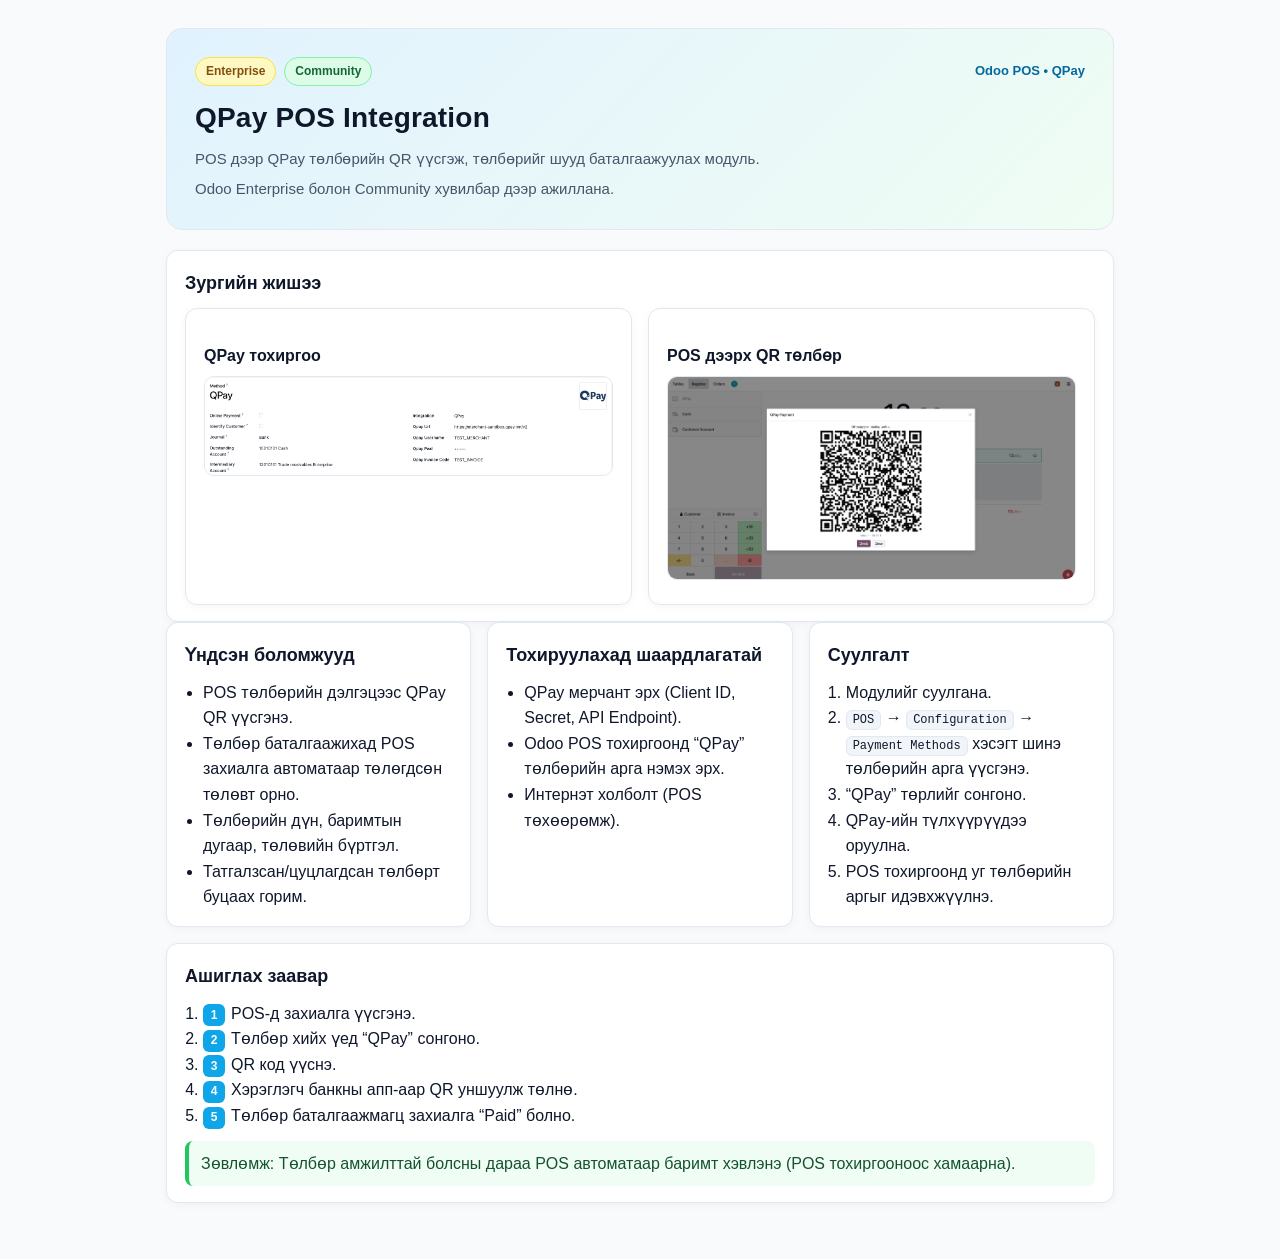
==== sb_qpay_pos/static/description/index.html @ c1580b69 "[ADD] qpay" ====
<!DOCTYPE html>
<html lang="mn">
<head>
  <meta charset="UTF-8">
  <meta name="viewport" content="width=device-width, initial-scale=1.0">
  <title>QPay POS - Танилцуулга, Заавар</title>
  <style>
    :root {
      --ink: #0f172a;
      --muted: #475569;
      --brand: #0ea5e9;
      --accent: #22c55e;
      --bg: #f8fafc;
      --card: #ffffff;
      --border: #e2e8f0;
    }
    * { box-sizing: border-box; }
    body {
      margin: 0;
      font-family: -apple-system, BlinkMacSystemFont, "Segoe UI", Roboto, "Helvetica Neue", Arial, sans-serif;
      color: var(--ink);
      background: var(--bg);
      line-height: 1.6;
    }
    .wrap {
      max-width: 980px;
      margin: 0 auto;
      padding: 28px 16px 56px;
    }
    .hero {
      background: linear-gradient(135deg, #e0f2fe 0%, #f0fdf4 100%);
      border: 1px solid var(--border);
      border-radius: 16px;
      padding: 28px;
      margin-bottom: 20px;
    }
    .topbar {
      display: flex;
      align-items: center;
      justify-content: space-between;
      gap: 12px;
      margin-bottom: 10px;
      flex-wrap: wrap;
    }
    .hero h1 {
      margin: 0 0 6px 0;
      font-size: 28px;
      letter-spacing: 0.2px;
    }
    .hero p {
      margin: 0;
      color: var(--muted);
      font-size: 15px;
    }
    .pill {
      display: inline-block;
      padding: 4px 10px;
      border-radius: 999px;
      background: #e0f2fe;
      color: #0369a1;
      font-size: 12px;
      font-weight: 600;
      margin-bottom: 0;
    }
    .pill-outline {
      background: #ffffff;
      border: 1px solid var(--border);
      color: var(--ink);
    }
    .pill-community {
      background: #dcfce7;
      border: 1px solid #86efac;
      color: #166534;
    }
    .pill-enterprise {
      background: #fef9c3;
      border: 1px solid #fde047;
      color: #854d0e;
    }
    .pill-wrap {
      display: inline-flex;
      gap: 8px;
      flex-wrap: wrap;
    }
    .right-label {
      color: #0369a1;
      font-weight: 700;
      font-size: 13px;
    }
    .grid {
      display: grid;
      grid-template-columns: repeat(auto-fit, minmax(260px, 1fr));
      gap: 16px;
    }
    .card {
      background: var(--card);
      border: 1px solid var(--border);
      border-radius: 12px;
      padding: 18px 18px 16px;
      box-shadow: 0 2px 8px rgba(15, 23, 42, 0.04);
    }
    h2 {
      font-size: 18px;
      margin: 0 0 10px 0;
    }
    h3 {
      font-size: 16px;
      margin: 16px 0 8px 0;
    }
    ul, ol {
      margin: 0 0 0 18px;
      padding: 0;
    }
    .muted { color: var(--muted); }
    .step {
      display: inline-flex;
      align-items: center;
      justify-content: center;
      width: 22px;
      height: 22px;
      border-radius: 6px;
      background: var(--brand);
      color: #fff;
      font-size: 12px;
      font-weight: 700;
      margin-right: 6px;
    }
    .note {
      border-left: 4px solid var(--accent);
      background: #f0fdf4;
      padding: 10px 12px;
      border-radius: 8px;
      color: #14532d;
      margin-top: 12px;
    }
    .footer {
      margin-top: 22px;
      font-size: 13px;
      color: var(--muted);
    }
    .kbd {
      padding: 2px 6px;
      border: 1px solid var(--border);
      border-radius: 6px;
      background: #f1f5f9;
      font-family: ui-monospace, SFMono-Regular, Menlo, Monaco, Consolas, "Liberation Mono", "Courier New", monospace;
      font-size: 12px;
    }
  </style>
</head>
<body>
  <div class="wrap">
    <section class="hero">
      <div class="topbar">
        <div class="pill-wrap">
          <span class="pill pill-enterprise">Enterprise</span>
          <span class="pill pill-community">Community</span>
        </div>
        <div class="right-label">Odoo POS • QPay</div>
      </div>
      <h1>QPay POS Integration</h1>
      <p>POS дээр QPay төлбөрийн QR үүсгэж, төлбөрийг шууд баталгаажуулах модуль.</p>
      <p class="muted" style="margin-top:6px;">Odoo Enterprise болон Community хувилбар дээр ажиллана.</p>
    </section>
    <section class="card" style="margin-top:16px;">
      <h2>Зургийн жишээ</h2>
      <div class="grid">
        <div class="card">
          <h3>QPay тохиргоо</h3>
          <img src="payment_method_qpay_config.png" alt="QPay payment method configuration" style="width:100%;border:1px solid var(--border);border-radius:10px;">
        </div>
        <div class="card">
          <h3>POS дээрх QR төлбөр</h3>
          <img src="pos_qpay_image.png" alt="POS QPay QR payment screen" style="width:100%;border:1px solid var(--border);border-radius:10px;">
        </div>
      </div>
    </section>
    <div class="grid">
      <section class="card">
        <h2>Үндсэн боломжууд</h2>
        <ul>
          <li>POS төлбөрийн дэлгэцээс QPay QR үүсгэнэ.</li>
          <li>Төлбөр баталгаажихад POS захиалга автоматаар төлөгдсөн төлөвт орно.</li>
          <li>Төлбөрийн дүн, баримтын дугаар, төлөвийн бүртгэл.</li>
          <li>Татгалзсан/цуцлагдсан төлбөрт буцаах горим.</li>
        </ul>
      </section>

      <section class="card">
        <h2>Тохируулахад шаардлагатай</h2>
        <ul>
          <li>QPay мерчант эрх (Client ID, Secret, API Endpoint).</li>
          <li>Odoo POS тохиргоонд “QPay” төлбөрийн арга нэмэх эрх.</li>
          <li>Интернэт холболт (POS төхөөрөмж).</li>
        </ul>
      </section>

      <section class="card">
        <h2>Суулгалт</h2>
        <ol>
          <li>Модулийг суулгана.</li>
          <li><span class="kbd">POS</span> → <span class="kbd">Configuration</span> → <span class="kbd">Payment Methods</span> хэсэгт шинэ төлбөрийн арга үүсгэнэ.</li>
          <li>“QPay” төрлийг сонгоно.</li>
          <li>QPay-ийн түлхүүрүүдээ оруулна.</li>
          <li>POS тохиргоонд уг төлбөрийн аргыг идэвхжүүлнэ.</li>
        </ol>
      </section>
    </div>

    <section class="card" style="margin-top:16px;">
      <h2>Ашиглах заавар</h2>
      <ol>
        <li><span class="step">1</span>POS-д захиалга үүсгэнэ.</li>
        <li><span class="step">2</span>Төлбөр хийх үед “QPay” сонгоно.</li>
        <li><span class="step">3</span>QR код үүснэ.</li>
        <li><span class="step">4</span>Хэрэглэгч банкны апп-аар QR уншуулж төлнө.</li>
        <li><span class="step">5</span>Төлбөр баталгаажмагц захиалга “Paid” болно.</li>
      </ol>
      <div class="note">Зөвлөмж: Төлбөр амжилттай болсны дараа POS автоматаар баримт хэвлэнэ (POS тохиргооноос хамаарна).</div>
    </section>

  </div>
</body>
</html>
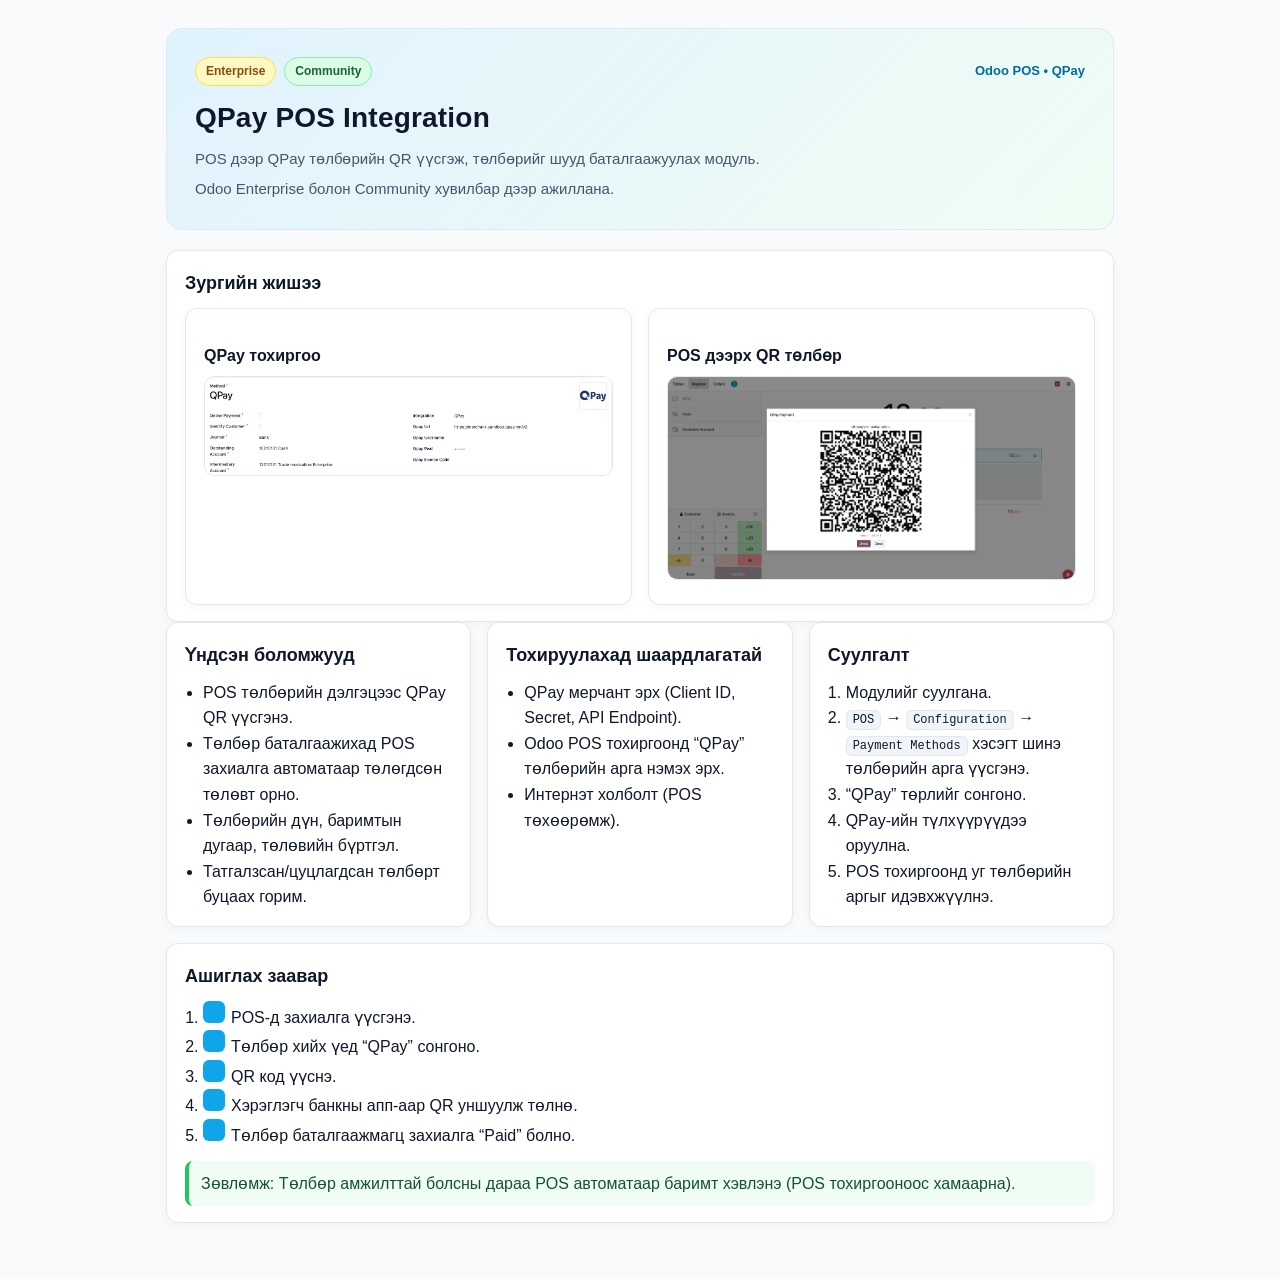
==== commit d42780c5: "html" ====
--- a/sb_qpay_pos/static/description/index.html
+++ b/sb_qpay_pos/static/description/index.html
@@ -22,19 +22,19 @@
       background: var(--bg);
       line-height: 1.6;
     }
-    .wrap {
+    .qpay-wrap {
       max-width: 980px;
       margin: 0 auto;
       padding: 28px 16px 56px;
     }
-    .hero {
+    .qpay-hero {
       background: linear-gradient(135deg, #e0f2fe 0%, #f0fdf4 100%);
       border: 1px solid var(--border);
       border-radius: 16px;
       padding: 28px;
       margin-bottom: 20px;
     }
-    .topbar {
+    .qpay-topbar {
       display: flex;
       align-items: center;
       justify-content: space-between;
@@ -42,17 +42,17 @@
       margin-bottom: 10px;
       flex-wrap: wrap;
     }
-    .hero h1 {
+    .qpay-hero h1 {
       margin: 0 0 6px 0;
       font-size: 28px;
       letter-spacing: 0.2px;
     }
-    .hero p {
+    .qpay-hero p {
       margin: 0;
       color: var(--muted);
       font-size: 15px;
     }
-    .pill {
+    .qpay-pill {
       display: inline-block;
       padding: 4px 10px;
       border-radius: 999px;
@@ -62,42 +62,44 @@
       font-weight: 600;
       margin-bottom: 0;
     }
-    .pill-outline {
+    .qpay-pill-outline {
       background: #ffffff;
       border: 1px solid var(--border);
       color: var(--ink);
     }
-    .pill-community {
+    .qpay-pill-community {
       background: #dcfce7;
       border: 1px solid #86efac;
       color: #166534;
     }
-    .pill-enterprise {
+    .qpay-pill-enterprise {
       background: #fef9c3;
       border: 1px solid #fde047;
       color: #854d0e;
     }
-    .pill-wrap {
+    .qpay-pill-wrap {
       display: inline-flex;
       gap: 8px;
       flex-wrap: wrap;
     }
-    .right-label {
+    .qpay-right-label {
       color: #0369a1;
       font-weight: 700;
       font-size: 13px;
     }
-    .grid {
+    .qpay-grid {
       display: grid;
       grid-template-columns: repeat(auto-fit, minmax(260px, 1fr));
       gap: 16px;
-    }
-    .card {
+      width: 100%;
+    }
+    .qpay-card {
       background: var(--card);
       border: 1px solid var(--border);
       border-radius: 12px;
       padding: 18px 18px 16px;
       box-shadow: 0 2px 8px rgba(15, 23, 42, 0.04);
+      width: 100%;
     }
     h2 {
       font-size: 18px;
@@ -111,8 +113,8 @@
       margin: 0 0 0 18px;
       padding: 0;
     }
-    .muted { color: var(--muted); }
-    .step {
+    .qpay-muted { color: var(--muted); }
+    .qpay-step {
       display: inline-flex;
       align-items: center;
       justify-content: center;
@@ -125,7 +127,7 @@
       font-weight: 700;
       margin-right: 6px;
     }
-    .note {
+    .qpay-note {
       border-left: 4px solid var(--accent);
       background: #f0fdf4;
       padding: 10px 12px;
@@ -133,12 +135,12 @@
       color: #14532d;
       margin-top: 12px;
     }
-    .footer {
+    .qpay-footer {
       margin-top: 22px;
       font-size: 13px;
       color: var(--muted);
     }
-    .kbd {
+    .qpay-kbd {
       padding: 2px 6px;
       border: 1px solid var(--border);
       border-radius: 6px;
@@ -149,34 +151,34 @@
   </style>
 </head>
 <body>
-  <div class="wrap">
-    <section class="hero">
-      <div class="topbar">
-        <div class="pill-wrap">
-          <span class="pill pill-enterprise">Enterprise</span>
-          <span class="pill pill-community">Community</span>
+  <div class="qpay-wrap">
+    <section class="qpay-hero">
+      <div class="qpay-topbar">
+        <div class="qpay-pill-wrap">
+          <span class="qpay-pill qpay-pill-enterprise" style="background:#fef9c3;border:1px solid #fde047;color:#854d0e;">Enterprise</span>
+          <span class="qpay-pill qpay-pill-community" style="background:#dcfce7;border:1px solid #86efac;color:#166534;">Community</span>
         </div>
-        <div class="right-label">Odoo POS • QPay</div>
+        <div class="qpay-right-label" style="color:#0369a1;font-weight:700;">Odoo POS • QPay</div>
       </div>
       <h1>QPay POS Integration</h1>
       <p>POS дээр QPay төлбөрийн QR үүсгэж, төлбөрийг шууд баталгаажуулах модуль.</p>
-      <p class="muted" style="margin-top:6px;">Odoo Enterprise болон Community хувилбар дээр ажиллана.</p>
+      <p class="qpay-muted" style="margin-top:6px;">Odoo Enterprise болон Community хувилбар дээр ажиллана.</p>
     </section>
-    <section class="card" style="margin-top:16px;">
+    <section class="qpay-card" style="margin-top:16px;">
       <h2>Зургийн жишээ</h2>
-      <div class="grid">
-        <div class="card">
+      <div class="qpay-grid">
+        <div class="qpay-card">
           <h3>QPay тохиргоо</h3>
           <img src="payment_method_qpay_config.png" alt="QPay payment method configuration" style="width:100%;border:1px solid var(--border);border-radius:10px;">
         </div>
-        <div class="card">
+        <div class="qpay-card">
           <h3>POS дээрх QR төлбөр</h3>
           <img src="pos_qpay_image.png" alt="POS QPay QR payment screen" style="width:100%;border:1px solid var(--border);border-radius:10px;">
         </div>
       </div>
     </section>
-    <div class="grid">
-      <section class="card">
+    <div class="qpay-grid">
+      <section class="qpay-card">
         <h2>Үндсэн боломжууд</h2>
         <ul>
           <li>POS төлбөрийн дэлгэцээс QPay QR үүсгэнэ.</li>
@@ -186,7 +188,7 @@
         </ul>
       </section>
 
-      <section class="card">
+      <section class="qpay-card">
         <h2>Тохируулахад шаардлагатай</h2>
         <ul>
           <li>QPay мерчант эрх (Client ID, Secret, API Endpoint).</li>
@@ -195,11 +197,11 @@
         </ul>
       </section>
 
-      <section class="card">
+      <section class="qpay-card">
         <h2>Суулгалт</h2>
         <ol>
           <li>Модулийг суулгана.</li>
-          <li><span class="kbd">POS</span> → <span class="kbd">Configuration</span> → <span class="kbd">Payment Methods</span> хэсэгт шинэ төлбөрийн арга үүсгэнэ.</li>
+          <li><span class="qpay-kbd">POS</span> → <span class="qpay-kbd">Configuration</span> → <span class="qpay-kbd">Payment Methods</span> хэсэгт шинэ төлбөрийн арга үүсгэнэ.</li>
           <li>“QPay” төрлийг сонгоно.</li>
           <li>QPay-ийн түлхүүрүүдээ оруулна.</li>
           <li>POS тохиргоонд уг төлбөрийн аргыг идэвхжүүлнэ.</li>
@@ -207,16 +209,16 @@
       </section>
     </div>
 
-    <section class="card" style="margin-top:16px;">
+    <section class="qpay-card" style="margin-top:16px;">
       <h2>Ашиглах заавар</h2>
       <ol>
-        <li><span class="step">1</span>POS-д захиалга үүсгэнэ.</li>
-        <li><span class="step">2</span>Төлбөр хийх үед “QPay” сонгоно.</li>
-        <li><span class="step">3</span>QR код үүснэ.</li>
-        <li><span class="step">4</span>Хэрэглэгч банкны апп-аар QR уншуулж төлнө.</li>
-        <li><span class="step">5</span>Төлбөр баталгаажмагц захиалга “Paid” болно.</li>
+        <li><span class="qpay-step"></span>POS-д захиалга үүсгэнэ.</li>
+        <li><span class="qpay-step"></span>Төлбөр хийх үед “QPay” сонгоно.</li>
+        <li><span class="qpay-step"></span>QR код үүснэ.</li>
+        <li><span class="qpay-step"></span>Хэрэглэгч банкны апп-аар QR уншуулж төлнө.</li>
+        <li><span class="qpay-step"></span>Төлбөр баталгаажмагц захиалга “Paid” болно.</li>
       </ol>
-      <div class="note">Зөвлөмж: Төлбөр амжилттай болсны дараа POS автоматаар баримт хэвлэнэ (POS тохиргооноос хамаарна).</div>
+      <div class="qpay-note">Зөвлөмж: Төлбөр амжилттай болсны дараа POS автоматаар баримт хэвлэнэ (POS тохиргооноос хамаарна).</div>
     </section>
 
   </div>
